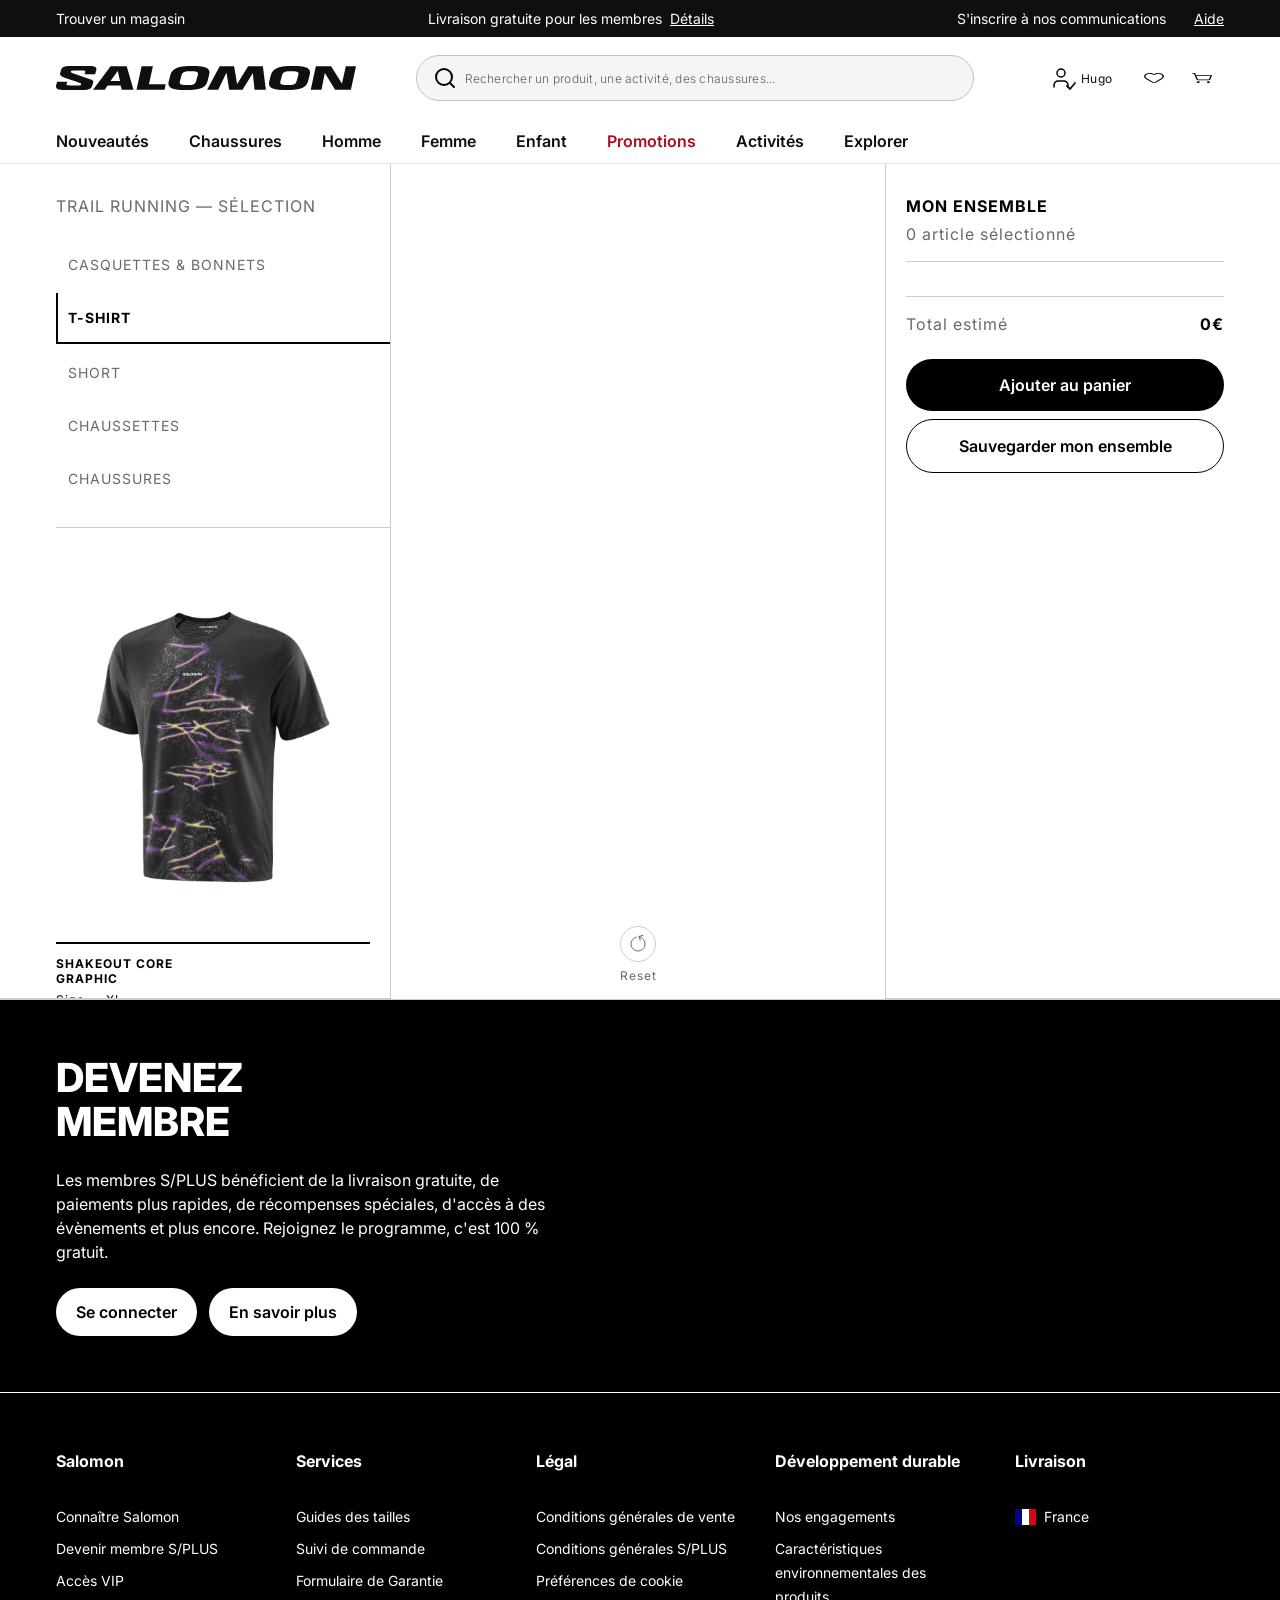
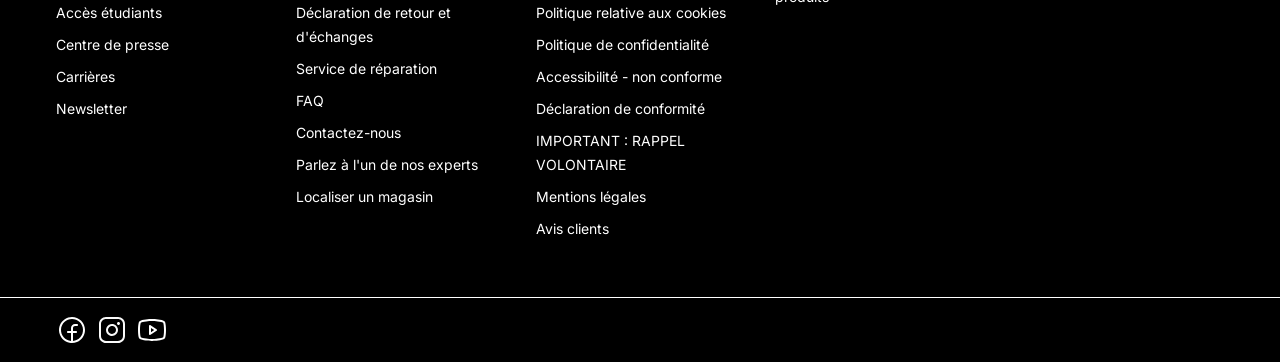
==== configurator.html @ 6f2959b4 "Initial commit — Salomon configurateur prototype Co-Authored-By: Claude Sonnet 4.6 <noreply@anthropi" ====
<!DOCTYPE html>
<html lang="fr">
<head>
  <meta charset="UTF-8" />
  <meta name="viewport" content="width=device-width, initial-scale=1.0" />
  <title>Salomon — Configurateur de tenue</title>
  <link rel="preconnect" href="https://fonts.googleapis.com" />
  <link rel="preconnect" href="https://fonts.gstatic.com" crossorigin />
  <link href="https://fonts.googleapis.com/css2?family=Inter:wght@300;400;500;600;700;800&display=swap" rel="stylesheet" />
  <link rel="stylesheet" href="style.css" />
  <link rel="stylesheet" href="configurator.css" />
</head>
<body class="config-page">

  <!-- PREHEADER -->
  <div class="preheader">
    <span>Trouver un magasin</span>
    <div class="preheader-center">
      <span>Livraison gratuite pour les membres</span>
      <a href="#">Détails</a>
    </div>
    <div class="preheader-right">
      <span>S'inscrire à nos communications</span>
      <a href="#">Aide</a>
    </div>
  </div>

  <!-- HEADER -->
  <header class="header">
    <div class="header-top">
      <a href="index.html" class="logo">
        <img src="assets/logo.svg" alt="Salomon" />
      </a>
      <div class="search-bar">
        <img src="assets/icon-search.svg" alt="" class="search-icon" />
        <span class="search-placeholder">Rechercher un produit, une activité, des chaussures...</span>
      </div>
      <div class="header-actions">
        <button class="btn-account">
          <span class="icon-user-check">
            <img src="assets/icon-user.svg" alt="" />
            <svg class="check-badge" viewBox="0 0 12 12" fill="none" xmlns="http://www.w3.org/2000/svg">
              <polyline points="2,6 5,9 10,3" stroke="currentColor" stroke-width="1.8" stroke-linecap="round" stroke-linejoin="round"/>
            </svg>
          </span>
          <span>Hugo</span>
        </button>
        <button class="btn-icon">
          <img src="assets/icon-heart.svg" alt="Favoris" />
        </button>
        <button class="btn-icon">
          <img src="assets/icon-cart.svg" alt="Panier" />
        </button>
      </div>
    </div>
    <nav class="nav nav--bordered">
      <a href="#">Nouveautés</a>
      <a href="#">Chaussures</a>
      <a href="#">Homme</a>
      <a href="#">Femme</a>
      <a href="#">Enfant</a>
      <a href="#" class="nav-promo">Promotions</a>
      <a href="#">Activités</a>
      <a href="#">Explorer</a>
    </nav>
  </header>

  <!-- CONFIGURATEUR : 3 panneaux -->
  <div class="config-workspace">

    <!-- ── PANNEAU GAUCHE ── -->
    <aside class="config-left" id="configLeft">
      <p class="config-left__title">Trail running — sélection</p>

      <!-- Nav catégories -->
      <nav class="config-cat-nav" id="catNav"></nav>

      <div class="config-left__divider"></div>

      <!-- Liste produits -->
      <div class="config-products" id="productList"></div>
    </aside>

    <!-- ── PANNEAU CENTRAL : flat-lay ── -->
    <div class="config-center">

      <div class="flatlay-board">
        <div class="fl-item fl-casquette" id="flatlay-casquette">
          <img class="fl-img" src="" alt="" />
        </div>
        <div class="fl-item fl-tshirt" id="flatlay-tshirt">
          <img class="fl-img" src="" alt="" />
        </div>
        <div class="fl-item fl-short" id="flatlay-short">
          <img class="fl-img" src="" alt="" />
        </div>
        <div class="fl-item fl-chaussettes" id="flatlay-chaussettes">
          <img class="fl-img" src="" alt="" />
        </div>
        <div class="fl-item fl-chaussures" id="flatlay-chaussures">
          <img class="fl-img" src="" alt="" />
        </div>
      </div>

      <button class="config-reset" onclick="resetAll()">
        <img src="assets/icon-rotate-ccw.svg" alt="" class="config-reset__icon" />
        <span>Reset</span>
      </button>
    </div>

    <!-- ── PANNEAU DROIT ── -->
    <aside class="config-right">
      <div class="config-right__header">
        <p class="config-right__title">Mon ensemble</p>
        <p class="config-right__count" id="selectionCount">0 article sélectionné</p>
      </div>

      <div class="config-right__divider"></div>

      <!-- Items sélectionnés -->
      <div class="config-selected-items" id="selectedItems"></div>

      <div class="config-right__divider" id="totalDivider"></div>

      <!-- Total -->
      <div class="config-total">
        <span class="config-total__label">Total estimé</span>
        <span class="config-total__price" id="totalPrice">0€</span>
      </div>

      <!-- CTAs -->
      <div class="config-ctas">
        <button class="config-cta config-cta--primary">Ajouter au panier</button>
        <button class="config-cta config-cta--secondary" onclick="window.location.href='ensemble-success.html'">Sauvegarder mon ensemble</button>
      </div>
    </aside>

  </div>

  <!-- FOOTER -->
  <footer class="footer">
    <div class="footer-member">
      <h2>DEVENEZ<br />MEMBRE</h2>
      <p>Les membres S/PLUS bénéficient de la livraison gratuite, de paiements plus rapides, de récompenses spéciales, d'accès à des évènements et plus encore. Rejoignez le programme, c'est 100 % gratuit.</p>
      <div class="footer-member-actions">
        <button class="cta-btn">Se connecter</button>
        <button class="cta-btn">En savoir plus</button>
      </div>
    </div>
    <div class="footer-divider"></div>
    <div class="footer-links">
      <div class="footer-col">
        <h3>Salomon</h3>
        <ul>
          <li><a href="#">Connaître Salomon</a></li>
          <li><a href="#">Devenir membre S/PLUS</a></li>
          <li><a href="#">Accès VIP</a></li>
          <li><a href="#">Accès étudiants</a></li>
          <li><a href="#">Centre de presse</a></li>
          <li><a href="#">Carrières</a></li>
          <li><a href="#">Newsletter</a></li>
        </ul>
      </div>
      <div class="footer-col">
        <h3>Services</h3>
        <ul>
          <li><a href="#">Guides des tailles</a></li>
          <li><a href="#">Suivi de commande</a></li>
          <li><a href="#">Formulaire de Garantie</a></li>
          <li><a href="#">Déclaration de retour et d'échanges</a></li>
          <li><a href="#">Service de réparation</a></li>
          <li><a href="#">FAQ</a></li>
          <li><a href="#">Contactez-nous</a></li>
          <li><a href="#">Parlez à l'un de nos experts</a></li>
          <li><a href="#">Localiser un magasin</a></li>
        </ul>
      </div>
      <div class="footer-col">
        <h3>Légal</h3>
        <ul>
          <li><a href="#">Conditions générales de vente</a></li>
          <li><a href="#">Conditions générales S/PLUS</a></li>
          <li><a href="#">Préférences de cookie</a></li>
          <li><a href="#">Politique relative aux cookies</a></li>
          <li><a href="#">Politique de confidentialité</a></li>
          <li><a href="#">Accessibilité - non conforme</a></li>
          <li><a href="#">Déclaration de conformité</a></li>
          <li><a href="#">IMPORTANT : RAPPEL VOLONTAIRE</a></li>
          <li><a href="#">Mentions légales</a></li>
          <li><a href="#">Avis clients</a></li>
        </ul>
      </div>
      <div class="footer-col">
        <h3>Développement durable</h3>
        <ul>
          <li><a href="#">Nos engagements</a></li>
          <li><a href="#">Caractéristiques environnementales des produits</a></li>
        </ul>
      </div>
      <div class="footer-col">
        <h3>Livraison</h3>
        <div class="footer-country">
          <img src="assets/flag-fr.svg" alt="France" />
          <span>France</span>
        </div>
      </div>
    </div>
    <div class="footer-divider"></div>
    <div class="footer-social">
      <a href="#"><img src="assets/facebook.svg" alt="Facebook" /></a>
      <a href="#"><img src="assets/instagram.svg" alt="Instagram" /></a>
      <a href="#"><img src="assets/youtube.svg" alt="YouTube" /></a>
    </div>
  </footer>

  <script src="https://cdnjs.cloudflare.com/ajax/libs/three.js/r128/three.min.js"></script>
  <script>
    // ── DONNÉES ──
    const CATEGORIES = ['CASQUETTES & BONNETS', 'T-SHIRT', 'SHORT', 'CHAUSSETTES', 'CHAUSSURES'];

    const PRODUCTS = {
      'T-SHIRT': [
        { id: 'tshirt-1', name: 'Shakeout core graphic',    size: 'XL', price: 60,  img: 'assets/prod-tshirt-1.png' },
        { id: 'tshirt-2', name: 'S/LAB salomon ultra print',size: 'XL', price: 115, img: 'assets/prod-tshirt-2.png' },
        { id: 'tshirt-3', name: 'S/LAB speed',              size: 'XL', price: 70,  img: 'assets/prod-tshirt-3.png' },
      ],
      'SHORT': [
        { id: 'short-1', name: 'Sense Aero 2in1 Trail 5"',    size: 'L', price: 90,  img: 'assets/prod-short-1.png' },
        { id: 'short-2', name: 'S/LAB Salomon Ultra 2in1',    size: 'L', price: 180, img: 'assets/prod-short-2.png' },
        { id: 'short-3', name: 'Sense Stow Short Tights 9"',  size: 'L', price: 80,  img: 'assets/prod-short-3.png' },
      ],
      'CHAUSSETTES': [
        { id: 'chaussettes-1', name: 'S/LAB Glide Crew',          size: '42/44', price: 28, img: 'assets/prod-chaussettes-1.png' },
        { id: 'chaussettes-2', name: 'S/LAB Salomon Ultra Crew',   size: '42/44', price: 30, img: 'assets/prod-chaussettes-2.png' },
        { id: 'chaussettes-3', name: 'GRVL Crew',                  size: '42/44', price: 20, img: 'assets/prod-chaussettes-3.png' },
      ],
      'CHAUSSURES': [
        { id: 'chaussures-1', name: 'S/Lab Ultra Glide 2', size: '46', price: 250, img: 'assets/prod-chaussures-1.png' },
        { id: 'chaussures-2', name: 'Ultra Glide 4 Wide',  size: '46', price: 150, img: 'assets/prod-chaussures-2.png' },
        { id: 'chaussures-3', name: 'S/Lab Genesis',       size: '46', price: 200, img: 'assets/prod-chaussures-3.png' },
      ],
      'CASQUETTES & BONNETS': [
        { id: 'casquette-1', name: 'Sense Aero',                  size: 'Universelle', price: 20, img: 'assets/prod-casquette-1.png' },
        { id: 'casquette-2', name: 'Salomon Sahara',              size: 'Universelle', price: 50, img: 'assets/prod-casquette-2.png' },
        { id: 'casquette-3', name: 'S/LAB Salomon Ultra Summer',  size: 'L/XL',        price: 50, img: 'assets/prod-casquette-3.png' },
      ],
    };

    // ── SIMULATION TISSU (flat-lay) ─────────────────────────────────────────
    function createClothSim() {
      const SEGS=26, N=SEGS+1, SIZE=2.2, DAMPING=0.968;
      const SPR_XY=0.008, SPR_Z=0.04, ITERS=16;
      const REST=SIZE/SEGS, REST_D=REST*Math.SQRT2;
      let rdr,scene,cam,mesh,geo,mat;
      let px,py,pz,ox,oy,oz,rx,ry,cons=[];
      let hoverPt=null,hoverActive=false,dragNode=null;
      let simT=0,lastT=0,animId=null,cvs=null,el=null,ready=false;

      function nid(i,j){return j*N+i;}

      function resetPts(asp){
        asp = asp || 1;
        const SX=SIZE*asp, SY=SIZE;
        const RX=SX/SEGS, RY=SY/SEGS, RD=Math.sqrt(RX*RX+RY*RY);
        px=new Float32Array(N*N);py=new Float32Array(N*N);pz=new Float32Array(N*N);
        ox=new Float32Array(N*N);oy=new Float32Array(N*N);oz=new Float32Array(N*N);
        rx=new Float32Array(N*N);ry=new Float32Array(N*N);
        cons=[];
        for(let j=0;j<N;j++)for(let i=0;i<N;i++){
          const k=nid(i,j);
          px[k]=rx[k]=(i/SEGS-.5)*SX;
          py[k]=ry[k]=(.5-j/SEGS)*SY - 0.08;
        }
        for(let j=0;j<N;j++)for(let i=0;i<N;i++){
          if(i<SEGS)cons.push(nid(i,j),nid(i+1,j),RX);
          if(j<SEGS)cons.push(nid(i,j),nid(i,j+1),RY);
          if(i<SEGS&&j<SEGS){cons.push(nid(i,j),nid(i+1,j+1),RD);cons.push(nid(i+1,j),nid(i,j+1),RD);}
        }
      }

      function init(W,H){
        if(typeof THREE==='undefined')return false;
        resetPts();
        cvs=document.createElement('canvas');
        Object.assign(cvs.style,{position:'absolute',inset:'0',width:'100%',height:'100%',zIndex:'10',display:'block',cursor:'default'});
        rdr=new THREE.WebGLRenderer({canvas:cvs,antialias:true,alpha:true});
        rdr.setClearColor(0x000000,0);
        rdr.setSize(W,H);rdr.setPixelRatio(window.devicePixelRatio||1);
        scene=new THREE.Scene();
        cam=new THREE.PerspectiveCamera(42,W/H,0.01,50);
        cam.position.set(0,0,3.2);cam.lookAt(0,0,0);
        mat=new THREE.MeshBasicMaterial({side:THREE.DoubleSide,transparent:true});
        const verts=new Float32Array(N*N*3),uvs=new Float32Array(N*N*2);
        for(let j=0;j<N;j++)for(let i=0;i<N;i++){
          const k=nid(i,j);verts[k*3]=px[k];verts[k*3+1]=py[k];
          uvs[k*2]=i/SEGS;uvs[k*2+1]=1-j/SEGS;
        }
        const idx=[];
        for(let j=0;j<SEGS;j++)for(let i=0;i<SEGS;i++){
          const a=nid(i,j),b=nid(i+1,j),c=nid(i,j+1),d=nid(i+1,j+1);
          idx.push(a,b,c,b,d,c);
        }
        geo=new THREE.BufferGeometry();
        geo.setAttribute('position',new THREE.BufferAttribute(verts,3));
        geo.setAttribute('uv',new THREE.BufferAttribute(uvs,2));
        geo.setIndex(idx);geo.computeVertexNormals();
        mesh=new THREE.Mesh(geo,mat);scene.add(mesh);
        ready=true;return true;
      }

      function loadTex(src){
        const img=new Image();
        img.onload=()=>{
          const c=document.createElement('canvas');
          c.width=img.naturalWidth;c.height=img.naturalHeight;
          c.getContext('2d').drawImage(img,0,0);
          const t=new THREE.CanvasTexture(c);
          if(mat.map)mat.map.dispose();
          mat.map=t;mat.needsUpdate=true;
          // Recalcule le mesh avec les proportions RÉELLES de l'image
          const asp=img.naturalWidth/img.naturalHeight;
          resetPts(asp);
          for(let k=0;k<N*N;k++){px[k]=rx[k];py[k]=ry[k];pz[k]=0;ox[k]=rx[k];oy[k]=ry[k];oz[k]=-0.018;}
        };
        img.src=src;
      }

      function simulate(dt){
        for(let k=0;k<N*N;k++){
          if(k===dragNode)continue;
          const vx=px[k]-ox[k],vy=py[k]-oy[k],vz=pz[k]-oz[k];
          ox[k]=px[k];oy[k]=py[k];oz[k]=pz[k];
          px[k]+=vx*DAMPING+(rx[k]-px[k])*SPR_XY;
          py[k]+=vy*DAMPING+(ry[k]-py[k])*SPR_XY;
          pz[k]+=vz*DAMPING-pz[k]*SPR_Z;
        }
        if(hoverActive&&hoverPt&&dragNode===null){
          const r=0.44;
          for(let k=0;k<N*N;k++){
            const dx=px[k]-hoverPt.x,dy=py[k]-hoverPt.y,d=Math.sqrt(dx*dx+dy*dy);
            if(d<r)pz[k]+=(1-d/r)*0.007*Math.sin(simT*5+d*12);
          }
        }
        for(let it=0;it<ITERS;it++){
          for(let c=0;c<cons.length;c+=3){
            const a=cons[c],b=cons[c+1],rest=cons[c+2];
            const dx=px[b]-px[a],dy=py[b]-py[a],dz=pz[b]-pz[a];
            const len=Math.sqrt(dx*dx+dy*dy+dz*dz);if(len<1e-5)continue;
            const co=(len-rest)/len*0.5;
            px[a]+=dx*co;py[a]+=dy*co;pz[a]+=dz*co;
            px[b]-=dx*co;py[b]-=dy*co;pz[b]-=dz*co;
          }
        }
      }

      function loop(now){
        animId=requestAnimationFrame(loop);
        const dt=Math.min((now-lastT)/1000,0.022);lastT=now;simT=now/1000;
        simulate(dt);
        const attr=geo.attributes.position;
        for(let k=0;k<N*N;k++)attr.setXYZ(k,px[k],py[k],pz[k]);
        attr.needsUpdate=true;geo.computeVertexNormals();
        rdr.render(scene,cam);
      }

      const cornerDefs=[{i:0,j:0},{i:SEGS,j:0},{i:0,j:SEGS},{i:SEGS,j:SEGS}];
      function toNDC(e){const r=cvs.getBoundingClientRect();return new THREE.Vector2((e.clientX-r.left)/r.width*2-1,-((e.clientY-r.top)/r.height*2-1));}
      function ndcToWorld(ndc){const v=new THREE.Vector3(ndc.x,ndc.y,.5).unproject(cam);const dir=v.sub(cam.position).normalize();const t=-cam.position.z/dir.z;return cam.position.clone().addScaledVector(dir,t);}
      function worldToPx(wx,wy,wz){const r=cvs.getBoundingClientRect();const s=new THREE.Vector3(wx,wy,wz).project(cam);return{x:(s.x*.5+.5)*r.width,y:(-.5*s.y+.5)*r.height};}

      function onMove(e){
        const ndc=toNDC(e);
        if(dragNode!==null){const wp=ndcToWorld(ndc);px[dragNode]=wp.x;py[dragNode]=wp.y;pz[dragNode]=.22;ox[dragNode]=wp.x;oy[dragNode]=wp.y;oz[dragNode]=.22;return;}
        const ray=new THREE.Raycaster();ray.setFromCamera(ndc,cam);
        const hits=ray.intersectObject(mesh);
        if(hits.length){hoverPt=hits[0].point;hoverActive=true;}else hoverActive=false;
        const r=cvs.getBoundingClientRect();const mx=e.clientX-r.left,my=e.clientY-r.top;let bd=999;
        cornerDefs.forEach(c=>{const k=nid(c.i,c.j);const s=worldToPx(px[k],py[k],pz[k]);bd=Math.min(bd,Math.hypot(mx-s.x,my-s.y));});
        cvs.style.cursor=bd<52?'grab':(hoverActive?'crosshair':'default');
      }
      function onDown(e){
        const r=cvs.getBoundingClientRect();const mx=e.clientX-r.left,my=e.clientY-r.top;let best=0,bd=999;
        cornerDefs.forEach((c,i)=>{const k=nid(c.i,c.j);const s=worldToPx(px[k],py[k],pz[k]);const d=Math.hypot(mx-s.x,my-s.y);if(d<bd){bd=d;best=i;}});
        if(bd<68){dragNode=nid(cornerDefs[best].i,cornerDefs[best].j);cvs.style.cursor='grabbing';}
      }
      function onUp(){dragNode=null;}

      return {
        activate(targetEl,src){
          const W=targetEl.offsetWidth||400, H=targetEl.offsetHeight||295;
          if(!ready&&!init(W,H))return;
          if(el===targetEl){loadTex(src);return;}
          el=targetEl;resetPts();hoverActive=false;dragNode=null;
          rdr.setSize(W,H);rdr.setPixelRatio(window.devicePixelRatio||1);
          cam.aspect=W/H;cam.updateProjectionMatrix();
          loadTex(src);
          // Force-reset à plat, puis infime vitesse initiale uniforme → pendule sans pliure
          for(let k=0;k<N*N;k++){ px[k]=rx[k]; py[k]=ry[k]; pz[k]=0; ox[k]=rx[k]; oy[k]=ry[k]; oz[k]=-0.018; }
          // Cacher l'image statique
          const img=el.querySelector('img');if(img)img.style.visibility='hidden';
          el.style.pointerEvents='auto';
          if(!el.contains(cvs))el.appendChild(cvs);
          cvs.style.display='block';
          cvs.addEventListener('mousemove',onMove);
          cvs.addEventListener('mousedown',onDown);
          cvs.addEventListener('mouseup',onUp);
          if(animId){cancelAnimationFrame(animId);animId=null;}
          lastT=performance.now();loop(lastT);
        },
        deactivate(){
          if(!cvs)return;
          if(animId){cancelAnimationFrame(animId);animId=null;}
          cvs.style.display='none';
          cvs.removeEventListener('mousemove',onMove);
          cvs.removeEventListener('mousedown',onDown);
          cvs.removeEventListener('mouseup',onUp);
          // Restaurer l'image statique
          if(el){const img=el.querySelector('img');if(img)img.style.visibility='';el.style.pointerEvents='';}
          hoverActive=false;dragNode=null;el=null;
        }
      };
    }

    const clothTshirt     = createClothSim();
    const clothShort      = createClothSim();
    const clothCasquette  = createClothSim();
    const clothChaussettes= createClothSim();
    const clothChaussures = createClothSim();
    // ─────────────────────────────────────────────────────────────────────────

    // ── ÉTAT ──
    let activeCategory = 'T-SHIRT';
    const selected = {}; // { catKey: productId | null }

    // ── RENDER : nav catégories ──
    function renderCatNav() {
      const nav = document.getElementById('catNav');
      nav.innerHTML = '';
      CATEGORIES.forEach(cat => {
        const btn = document.createElement('button');
        btn.className = 'config-cat-btn' + (cat === activeCategory ? ' config-cat-btn--active' : '');
        btn.textContent = cat.charAt(0) + cat.slice(1).toLowerCase();
        btn.onclick = () => { activeCategory = cat; render(); };
        nav.appendChild(btn);
      });
    }

    // ── RENDER : liste produits ──
    function renderProducts() {
      const list = document.getElementById('productList');
      list.innerHTML = '';
      const prods = PRODUCTS[activeCategory] || [];
      if (prods.length === 0) {
        const empty = document.createElement('p');
        empty.className = 'config-products__empty';
        empty.textContent = 'Aucun article disponible pour cette catégorie.';
        list.appendChild(empty);
        return;
      }
      prods.forEach(prod => {
        const isSelected = selected[activeCategory] === prod.id;
        const card = document.createElement('div');
        card.className = 'config-product-card' + (isSelected ? ' config-product-card--selected' : '');
        card.innerHTML = `
          <div class="config-product-card__img-wrap">
            <img src="${prod.img}" alt="${prod.name}" class="config-product-card__img" />
            <div class="config-product-card__badge">SÉLECTIONNÉ</div>
          </div>
          <div class="config-product-card__bar"></div>
          <div class="config-product-card__info">
            <p class="config-product-card__name">${prod.name}</p>
            <p class="config-product-card__size">Size — ${prod.size}</p>
            <p class="config-product-card__price">${prod.price}€</p>
          </div>
        `;
        card.onclick = () => selectProduct(activeCategory, prod.id);
        list.appendChild(card);
      });
    }

    // ── RENDER : panneau droit ──
    function renderRightPanel() {
      const container = document.getElementById('selectedItems');
      const countEl   = document.getElementById('selectionCount');
      const totalEl   = document.getElementById('totalPrice');

      container.innerHTML = '';
      let total = 0;
      let count = 0;

      CATEGORIES.forEach(cat => {
        const prodId = selected[cat];
        if (!prodId) return;
        const prod = (PRODUCTS[cat] || []).find(p => p.id === prodId);
        if (!prod) return;

        count++;
        total += prod.price;

        const row = document.createElement('div');
        row.className = 'config-selected-row';
        row.innerHTML = `
          <img src="${prod.img}" alt="${prod.name}" class="config-selected-row__thumb" />
          <div class="config-selected-row__info">
            <p class="config-selected-row__cat">${cat}</p>
            <p class="config-selected-row__name">${prod.name}</p>
            <p class="config-selected-row__price">${prod.price}€</p>
          </div>
          <button class="config-selected-row__remove" onclick="removeItem('${cat}')">
            <img src="assets/icon-x-small2.svg" alt="Retirer" />
          </button>
        `;

        container.appendChild(row);

        // Divider after each item
        const div = document.createElement('div');
        div.className = 'config-right__divider';
        container.appendChild(div);
      });

      countEl.textContent = count + ' article' + (count > 1 ? 's' : '') + ' sélectionné' + (count > 1 ? 's' : '');
      totalEl.textContent = total + '€';
    }

    // ── CORRESPONDANCE catégorie → id flat-lay + instance tissu ──
    const ZONE_IDS = {
      'T-SHIRT':              'flatlay-tshirt',
      'SHORT':                'flatlay-short',
      'CHAUSSETTES':          'flatlay-chaussettes',
      'CHAUSSURES':           'flatlay-chaussures',
      'CASQUETTES & BONNETS': 'flatlay-casquette',
    };
    const CLOTH_SIMS = {
      'T-SHIRT':              clothTshirt,
      'SHORT':                clothShort,
      'CHAUSSETTES':          clothChaussettes,
      'CHAUSSURES':           clothChaussures,
      'CASQUETTES & BONNETS': clothCasquette,
    };

    // ── RENDER : flat-lay ──
    function renderMannequin() {
      CATEGORIES.forEach(cat => {
        const el   = document.getElementById(ZONE_IDS[cat]);
        const sim  = CLOTH_SIMS[cat];
        if (!el) return;
        const prodId = selected[cat];
        if (prodId) {
          const prod = (PRODUCTS[cat] || []).find(p => p.id === prodId);
          if (prod) {
            el.querySelector('img').src = prod.img;
            el.classList.add('fl-item--visible');
            sim.activate(el, prod.img);
          }
        } else {
          el.classList.remove('fl-item--visible');
          el.querySelector('img').src = '';
          sim.deactivate();
        }
      });
    }

    // ── ACTIONS ──
    function selectProduct(cat, prodId) {
      selected[cat] = selected[cat] === prodId ? null : prodId;
      render();
    }

    function removeItem(cat) {
      selected[cat] = null;
      render();
    }

    function resetAll() {
      CATEGORIES.forEach(cat => { selected[cat] = null; });
      render();
    }

    // ── RENDER GLOBAL ──
    function render() {
      renderCatNav();
      renderProducts();
      renderRightPanel();
      renderMannequin();
    }

    // Init
    render();
  </script>

</body>
</html>
---- style.css ----
*, *::before, *::after {
  box-sizing: border-box;
  margin: 0;
  padding: 0;
}

html, body {
  overflow-x: clip;
}

body {
  font-family: 'Inter', sans-serif;
  background: #fff;
  color: #0f0f0f;
}

a {
  text-decoration: none;
  color: inherit;
}

/* ─── PREHEADER ─── */
.preheader {
  background: #0f0f0f;
  color: #fff;
  font-size: 14px;
  font-weight: 400;
  display: flex;
  align-items: center;
  justify-content: space-between;
  padding: 10px 56px;
}

/* ─── BREADCRUMB ─── */
.breadcrumb {
  padding: 10px 56px;
}

.breadcrumb span {
  font-size: 12px;
  font-weight: 400;
  color: #999;
}

.preheader-center {
  display: flex;
  align-items: center;
  gap: 8px;
}

.preheader-right {
  display: flex;
  align-items: center;
  gap: 28px;
}

.preheader a {
  color: #fff;
  text-decoration: underline;
}

/* ─── HEADER ─── */
.header {
  background: #fff;
  border-bottom: 1px solid #e8e8e8;
  position: sticky;
  top: 0;
  z-index: 100;
}

.header-top {
  display: flex;
  align-items: center;
  justify-content: space-between;
  padding: 18px 56px;
  gap: 24px;
}

.logo img {
  height: 24px;
  width: auto;
  display: block;
}

.search-bar {
  flex: 1;
  max-width: 558px;
  background: #f5f5f5;
  border: 1px solid #c2c2c2;
  border-radius: 999px;
  display: flex;
  align-items: center;
  gap: 8px;
  padding: 10px 16px;
  cursor: text;
}

.search-icon {
  width: 24px;
  height: 24px;
  flex-shrink: 0;
}

.search-placeholder {
  font-size: 12px;
  font-weight: 300;
  color: #606060;
  letter-spacing: 0.24px;
  white-space: nowrap;
}

.header-actions {
  display: flex;
  align-items: center;
  gap: 4px;
}

.btn-account {
  display: flex;
  align-items: center;
  gap: 8px;
  padding: 10px 16px;
  background: none;
  border: none;
  border-radius: 999px;
  cursor: pointer;
  font-family: 'Inter', sans-serif;
  font-size: 12px;
  font-weight: 400;
  color: #0f0f0f;
  letter-spacing: 0.24px;
  white-space: nowrap;
}

.btn-account img {
  width: 24px;
  height: 24px;
}

.icon-user-check {
  position: relative;
  display: flex;
  align-items: center;
  flex-shrink: 0;
}

.check-badge {
  position: absolute;
  bottom: -2px;
  right: -4px;
  width: 12px;
  height: 12px;
  color: #0f0f0f;
}

.btn-icon {
  width: 44px;
  height: 44px;
  background: none;
  border: none;
  border-radius: 999px;
  cursor: pointer;
  display: flex;
  align-items: center;
  justify-content: center;
  padding: 0;
}

.btn-icon img {
  width: 20px;
  height: 20px;
  object-fit: contain;
}

/* ─── NAV ─── */
.nav {
  display: flex;
  align-items: center;
  gap: 40px;
  padding: 10px 56px;
  font-size: 16px;
  font-weight: 600;
}

.nav a {
  color: #0f0f0f;
  line-height: 24px;
  white-space: nowrap;
}

.nav a.nav-promo {
  color: #af0c1e;
}

/* ─── LINK-PROFIL ─── */
.link-profil-wrapper {
  position: fixed;
  bottom: 24px;
  left: 0;
  width: 100vw;
  z-index: 200;
  display: flex;
  justify-content: center;
  padding: 0 56px;
  pointer-events: none;
}

.link-profil-collapsed {
  width: 73px;
  height: 73px;
  background: #000;
  border: none;
  border-radius: 6px;
  display: flex;
  align-items: center;
  justify-content: center;
  cursor: pointer;
  pointer-events: auto;
}

.link-profil-collapsed img {
  width: 24px;
  height: 24px;
}

.link-profil-expanded {
  display: none;
  width: 60%;
  align-items: center;
  justify-content: space-between;
  gap: 56px;
  background: linear-gradient(135deg, #1a3a2a 0%, #0f2a1e 100%);
  border-radius: 6px;
  padding: 16px 32px;
  pointer-events: auto;
}

.link-profil-text {
  display: flex;
  flex-direction: column;
  gap: 4px;
  color: #fff;
  flex: 1;
  min-width: 0;
}

.link-profil-text strong {
  font-size: 18px;
  font-weight: 700;
  line-height: normal;
  white-space: nowrap;
  overflow: hidden;
  text-overflow: ellipsis;
}

.link-profil-text span {
  font-size: 12px;
  font-weight: 400;
  line-height: normal;
  white-space: nowrap;
  overflow: hidden;
  text-overflow: ellipsis;
}

.link-profil-actions {
  display: flex;
  align-items: center;
  gap: 16px;
  flex-shrink: 0;
  margin-left: auto;
}

.link-profil-cta {
  background: #fff;
  border: none;
  border-radius: 9999px;
  padding: 6px 12px;
  font-family: 'Inter', sans-serif;
  font-size: 12px;
  font-weight: 600;
  color: #000;
  cursor: pointer;
  white-space: nowrap;
}

.link-profil-close {
  background: none;
  border: none;
  cursor: pointer;
  padding: 0;
  width: 24px;
  height: 24px;
  display: flex;
  align-items: center;
  justify-content: center;
}

.link-profil-close img {
  width: 24px;
  height: 24px;
}

@media (max-width: 768px) {
  .link-profil-wrapper {
    padding: 0 16px;
  }

  .link-profil-expanded {
    width: 100%;
    gap: 16px;
    padding: 12px 16px;
  }

  .link-profil-text strong {
    font-size: 14px;
  }

  .link-profil-text span {
    font-size: 11px;
  }

  .link-profil-cta {
    font-size: 11px;
    padding: 6px 10px;
  }
}

/* ─── HERO ─── */
.hero {
  position: relative;
  height: 686px;
  overflow: hidden;
  display: flex;
  align-items: center;
}

.hero-bg {
  position: absolute;
  inset: 0;
  width: 100%;
  height: 100%;
  object-fit: cover;
}

.hero-content {
  position: relative;
  z-index: 1;
  padding: 0 56px;
  display: flex;
  flex-direction: column;
  gap: 16px;
}

.hero-content h1 {
  font-size: 45px;
  font-weight: 700;
  color: #fff;
  line-height: 48px;
  letter-spacing: 0.04px;
}

.hero-content p {
  font-size: 16px;
  font-weight: 400;
  color: #fff;
  line-height: 24px;
}

/* ─── CTA BUTTON ─── */
.cta-btn {
  display: inline-flex;
  align-items: center;
  justify-content: center;
  padding: 14px 20px;
  background: #fff;
  border: none;
  border-radius: 9999px;
  font-family: 'Inter', sans-serif;
  font-size: 16px;
  font-weight: 600;
  color: #000;
  cursor: pointer;
  white-space: nowrap;
  align-self: flex-start;
}

/* ─── SECTION WRAPPER ─── */
.section-discover,
.section-categories,
.section-top-categories {
  padding: 32px 56px 80px;
}

.section-title {
  font-size: 22px;
  font-weight: 700;
  color: #0f0f0f;
  line-height: 32px;
  margin-bottom: 32px;
}

/* ─── CARDS GRID 5 (Découvrir) ─── */
.cards-grid-5 {
  display: flex;
  gap: 8px;
}

.card-activity {
  flex: 1;
  position: relative;
  border-radius: 8px;
  overflow: hidden;
  aspect-ratio: 352 / 502;
  display: block;
}

.card-activity img {
  position: absolute;
  inset: 0;
  width: 100%;
  height: 100%;
  object-fit: cover;
}

.card-activity .card-gradient {
  position: absolute;
  inset: 0;
  background: linear-gradient(to bottom, rgba(0,0,0,0.3) 0%, rgba(0,0,0,0) 40%);
  border-radius: 8px;
}

.card-activity span {
  position: relative;
  z-index: 1;
  display: block;
  padding: 20px;
  font-size: 18px;
  font-weight: 600;
  color: #fff;
  line-height: 28px;
  white-space: nowrap;
}

/* ─── SECTION PROMO (rouge) ─── */
.section-promo {
  display: flex;
  gap: 8px;
}

.promo-block {
  flex: 1;
  background: #ff0000;
  aspect-ratio: 1005 / 949;
  display: flex;
  align-items: flex-end;
  padding: 56px;
}

.promo-content {
  display: flex;
  flex-direction: column;
  gap: 8px;
}

.promo-content h2 {
  font-size: 31px;
  font-weight: 700;
  color: #fff;
  line-height: 38px;
  letter-spacing: 0.04px;
  text-transform: uppercase;
}

.promo-content p {
  font-size: 16px;
  font-weight: 400;
  color: #fff;
  line-height: 24px;
}

/* ─── CARDS GRID 4 (Catégorie du moment) ─── */
.cards-grid-4 {
  display: flex;
  gap: 8px;
}

.card-category {
  flex: 1;
  position: relative;
  border-radius: 8px;
  overflow: hidden;
  aspect-ratio: 352 / 502;
  background: #919191;
  display: block;
}

.card-category .card-gradient {
  position: absolute;
  top: 0;
  left: 0;
  right: 0;
  height: 201px;
  background: linear-gradient(to bottom, rgba(0,0,0,0.3) 0%, rgba(0,0,0,0) 100%);
  border-radius: 8px 8px 0 0;
}

.card-category span {
  position: relative;
  z-index: 1;
  display: block;
  padding: 20px;
  font-size: 18px;
  font-weight: 600;
  color: #fff;
  line-height: 28px;
  white-space: nowrap;
}

/* ─── TOP CATEGORIES ─── */
.section-top-categories {
  padding-bottom: 56px;
}

.top-categories-grid {
  display: flex;
  justify-content: space-between;
  gap: 16px;
}

.top-categories-grid ul {
  list-style: none;
  display: flex;
  flex-direction: column;
  gap: 16px;
  flex: 1;
}

.top-categories-grid li a {
  font-size: 16px;
  font-weight: 400;
  color: #0f0f0f;
  line-height: 24px;
  display: block;
}

.top-categories-grid li a:hover {
  text-decoration: underline;
}

/* ─── FOOTER ─── */
.footer {
  background: #000;
  color: #fff;
}

.footer-member {
  padding: 56px;
  display: flex;
  flex-direction: column;
  gap: 24px;
}

.footer-member h2 {
  font-size: 40px;
  font-weight: 800;
  text-transform: uppercase;
  line-height: 1.1;
}

.footer-member p {
  font-size: 16px;
  font-weight: 400;
  line-height: 1.5;
  max-width: 505px;
}

.footer-member-actions {
  display: flex;
  gap: 12px;
}

.footer-divider {
  height: 1px;
  background: #fff;
  width: 100%;
}

.footer-links {
  display: flex;
  gap: 31px;
  padding: 56px;
}

.footer-col {
  flex: 1;
  min-width: 0;
}

.footer-col h3 {
  font-size: 16px;
  font-weight: 700;
  color: #fff;
  line-height: 24px;
  margin-bottom: 32px;
}

.footer-col ul {
  list-style: none;
  display: flex;
  flex-direction: column;
  gap: 8px;
}

.footer-col li a {
  font-size: 14px;
  font-weight: 400;
  color: #fff;
  line-height: 24px;
}

.footer-col li a:hover {
  text-decoration: underline;
}

.footer-country {
  display: flex;
  align-items: center;
  gap: 8px;
}

.footer-country img {
  width: 21px;
  height: 16px;
}

.footer-country span {
  font-size: 14px;
  font-weight: 400;
  color: #fff;
  line-height: 24px;
}

.footer-social {
  display: flex;
  align-items: center;
  gap: 8px;
  padding: 16px 56px;
}

.footer-social a img {
  width: 32px;
  height: 32px;
  display: block;
}
---- configurator.css ----
/* ─── CONFIGURATEUR ─── */
.config-page {
  display: flex;
  flex-direction: column;
}

/* ── WORKSPACE : les 3 panneaux ── */
.config-workspace {
  display: flex;
  align-items: stretch;
  height: 836px;
  border-bottom: 1px solid #ccc;
}

/* ── PANNEAU GAUCHE ── */
.config-left {
  width: 391px;
  flex-shrink: 0;
  border-right: 1px solid #ccc;
  border-bottom: 1px solid #ccc;
  overflow-x: clip;
  overflow-y: auto;
  padding: 32px 0 32px 56px;
  display: flex;
  flex-direction: column;
  gap: 24px;
  background: #fff;
}

.config-left__title {
  font-size: 16px;
  font-weight: 400;
  color: #696969;
  letter-spacing: 1px;
  text-transform: uppercase;
}

/* Nav catégories */
.config-cat-nav {
  display: flex;
  flex-direction: column;
  gap: 4px;
}

.config-cat-btn {
  display: flex;
  align-items: center;
  width: 100%;
  padding: 16px 12px;
  background: none;
  border: none;
  cursor: pointer;
  font-family: 'Inter', sans-serif;
  font-size: 14px;
  font-weight: 400;
  color: #696969;
  letter-spacing: 1px;
  text-transform: uppercase;
  text-align: left;
  transition: color 0.15s ease;
}

.config-cat-btn--active {
  font-weight: 700;
  color: #000;
  border-left: 2px solid #000;
  border-bottom: 2px solid #000;
  padding-left: 10px; /* compense le border-left de 2px */
}

.config-left__divider {
  height: 1px;
  min-height: 1px;
  flex-shrink: 0;
  background: #ccc;
  width: 100%;
}

/* ── LISTE PRODUITS ── */
.config-products {
  display: flex;
  flex-direction: column;
  gap: 0;
}

.config-products__empty {
  font-size: 12px;
  color: #999;
  padding: 16px 0;
  font-style: italic;
}

.config-product-card {
  position: relative;
  display: flex;
  flex-direction: column;
  cursor: pointer;
  margin-bottom: 32px;
  padding-right: 20px;
}

.config-product-card__img-wrap {
  position: relative;
  width: 100%;
  aspect-ratio: 891 / 1106;
  overflow: hidden;
}

.config-product-card__img {
  width: 100%;
  height: 100%;
  object-fit: cover;
  display: block;
}

/* Badge "SÉLECTIONNÉ" */
.config-product-card__badge {
  position: absolute;
  top: 0;
  right: 0;
  background: #000;
  color: #fff;
  font-size: 10px;
  font-weight: 700;
  letter-spacing: 1px;
  text-transform: uppercase;
  padding: 4px 12px;
  line-height: 15px;
  opacity: 0;
  transition: opacity 0.15s ease;
  white-space: nowrap;
}

.config-product-card--selected .config-product-card__badge {
  opacity: 1;
}

.config-product-card__bar {
  height: 2px;
  background: #000;
  width: 100%;
}

.config-product-card__info {
  display: flex;
  flex-direction: column;
  gap: 6px;
  padding-top: 12px;
  max-width: 182px;
}

.config-product-card__name {
  font-size: 12px;
  font-weight: 700;
  color: #000;
  letter-spacing: 1px;
  text-transform: uppercase;
  line-height: normal;
}

.config-product-card__size {
  font-size: 12px;
  font-weight: 400;
  color: #000;
  letter-spacing: 1px;
  line-height: normal;
}

.config-product-card__price {
  font-size: 12px;
  font-weight: 400;
  color: #000;
  letter-spacing: 1px;
  text-transform: uppercase;
  line-height: normal;
}

/* ── PANNEAU CENTRAL ── */
.config-center {
  flex: 1;
  min-width: 0;
  display: flex;
  flex-direction: column;
  align-items: center;
  justify-content: center;
  gap: 16px;
  padding: 16px 8px;
}

/* ── FLAT-LAY BOARD ── */
.flatlay-board {
  position: relative;
  width: 420px;
  height: 730px;
  flex-shrink: 0;
}

/* Élément générique */
.fl-item {
  position: absolute;
  opacity: 0;
  transition: opacity 0.3s ease, transform 0.3s ease;
  pointer-events: none;
}

.fl-item--visible {
  opacity: 1;
}

.fl-img {
  display: block;
  width: 100%;
  height: 100%;
  object-fit: contain;
  filter: drop-shadow(0 6px 16px rgba(0,0,0,0.20));
}

/* ── POSITIONS KNOLLING ──
   Les PNG ont ~20-30% de padding transparent interne.
   On chevauche les containers pour annuler ce vide. */

/* Casquette : centré en haut */
.fl-casquette {
  width: 180px;
  height: 138px;
  top: 0;
  left: 50%;
  transform: translateX(-50%) scale(0.94);
}
.fl-casquette.fl-item--visible {
  transform: translateX(-50%) scale(1);
}

/* T-shirt : pleine largeur */
.fl-tshirt {
  width: 400px;
  height: 295px;
  top: 55px;
  left: 50%;
  transform: translateX(-50%) scale(0.94);
}
.fl-tshirt.fl-item--visible {
  transform: translateX(-50%) scale(1);
}

/* Short : remonté pour coller visuellement le t-shirt */
.fl-short {
  width: 368px;
  height: 278px;
  top: 268px;
  left: 50%;
  transform: translateX(-50%) rotate(-2deg) scale(0.94);
}
.fl-short.fl-item--visible {
  transform: translateX(-50%) rotate(-2deg) scale(1);
}

/* Chaussettes : juste sous le short */
.fl-chaussettes {
  width: 215px;
  height: 155px;
  top: 492px;
  left: 0;
  transform: rotate(-8deg) scale(0.94);
}
.fl-chaussettes.fl-item--visible {
  transform: rotate(-8deg) scale(1);
}

/* Chaussures : juste sous le short, à droite */
.fl-chaussures {
  width: 330px;
  height: 155px;
  top: 492px;
  right: -40px;
  transform: rotate(4deg) scale(0.94);
}
.fl-chaussures.fl-item--visible {
  transform: rotate(4deg) scale(1);
}

.config-reset {
  display: flex;
  flex-direction: column;
  align-items: center;
  gap: 6px;
  background: none;
  border: none;
  cursor: pointer;
  padding: 0;
  flex-shrink: 0;
}

.config-reset__icon {
  width: 36px;
  height: 36px;
  display: block;
}

.config-reset span {
  font-family: 'Inter', sans-serif;
  font-size: 12px;
  font-weight: 400;
  color: #696969;
  letter-spacing: 1px;
}

/* ── PANNEAU DROIT ── */
.config-right {
  width: 395px;
  flex-shrink: 0;
  border-left: 1px solid #ccc;
  border-bottom: 1px solid #ccc;
  overflow-y: auto;
  padding: 32px 56px 32px 20px;
  display: flex;
  flex-direction: column;
  gap: 17px;
  background: #fff;
}

.config-right__header {
  display: flex;
  flex-direction: column;
  gap: 8px;
}

.config-right__title {
  font-size: 16px;
  font-weight: 700;
  color: #000;
  letter-spacing: 1px;
  text-transform: uppercase;
  line-height: normal;
}

.config-right__count {
  font-size: 16px;
  font-weight: 400;
  color: #696969;
  letter-spacing: 1px;
  line-height: normal;
}

.config-right__divider {
  height: 1px;
  background: #ccc;
  flex-shrink: 0;
}

/* ── ITEMS SÉLECTIONNÉS ── */
.config-selected-items {
  display: flex;
  flex-direction: column;
}

.config-selected-row {
  display: flex;
  align-items: center;
  justify-content: space-between;
  padding: 8px 12px;
  gap: 12px;
}

.config-selected-row__thumb {
  width: 53px;
  height: 66px;
  object-fit: cover;
  flex-shrink: 0;
}

.config-selected-row__info {
  display: flex;
  flex-direction: column;
  gap: 8px;
  flex: 1;
  min-width: 0;
}

.config-selected-row__cat {
  font-size: 12px;
  font-weight: 700;
  color: #696969;
  letter-spacing: 1px;
  text-transform: uppercase;
  line-height: normal;
}

.config-selected-row__name {
  font-size: 12px;
  font-weight: 700;
  color: #000;
  letter-spacing: 1px;
  text-transform: uppercase;
  line-height: normal;
}

.config-selected-row__price {
  font-size: 12px;
  font-weight: 400;
  color: #000;
  letter-spacing: 1px;
  line-height: normal;
}

.config-selected-row__remove {
  background: none;
  border: none;
  cursor: pointer;
  padding: 0;
  flex-shrink: 0;
  display: flex;
  align-items: center;
  justify-content: center;
  width: 16px;
  height: 16px;
}

.config-selected-row__remove img {
  width: 11px;
  height: 11px;
  display: block;
}

/* ── TOTAL ── */
.config-total {
  display: flex;
  align-items: center;
  justify-content: space-between;
  padding: 0;
}

.config-total__label {
  font-size: 16px;
  font-weight: 400;
  color: #696969;
  letter-spacing: 1px;
  white-space: nowrap;
}

.config-total__price {
  font-size: 16px;
  font-weight: 700;
  color: #000;
  letter-spacing: 1px;
  white-space: nowrap;
}

/* ── CTAs ── */
.config-ctas {
  display: flex;
  flex-direction: column;
  gap: 8px;
  padding-top: 8px;
}

.config-cta {
  width: 100%;
  display: flex;
  align-items: center;
  justify-content: center;
  padding: 16px 20px;
  border-radius: 9999px;
  font-family: 'Inter', sans-serif;
  font-size: 16px;
  font-weight: 600;
  cursor: pointer;
  white-space: nowrap;
  transition: background 0.15s ease, opacity 0.15s ease;
}

.config-cta--primary {
  background: #000;
  color: #fff;
  border: none;
}

.config-cta--primary:hover {
  background: #222;
}

.config-cta--secondary {
  background: #fff;
  color: #000;
  border: 1px solid #000;
}

.config-cta--secondary:hover {
  background: #f5f5f5;
}
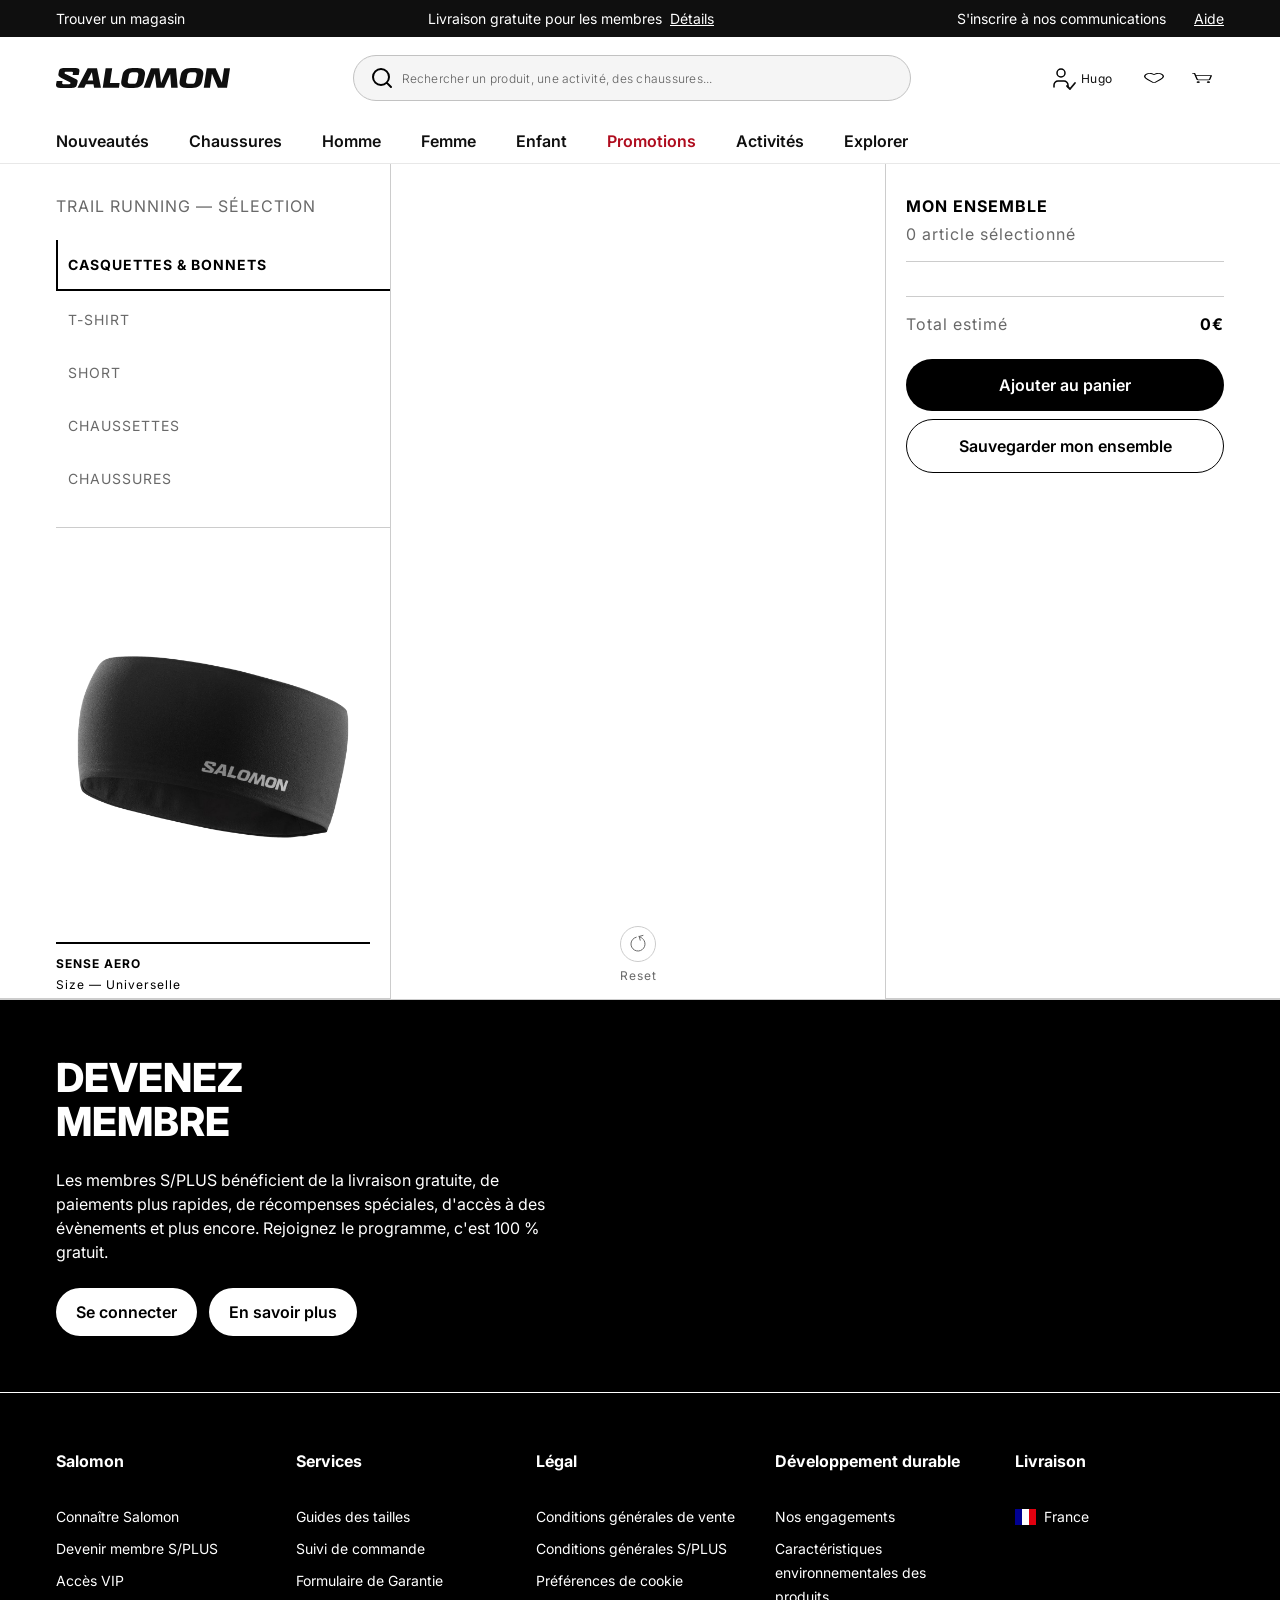
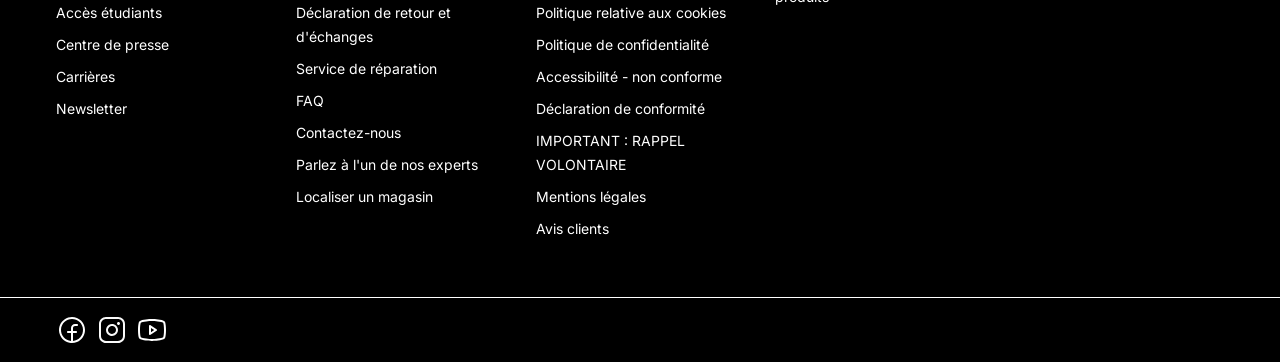
==== commit ce618455: "Catégorie par défaut configurateur : casquettes & bonnets Co-Authored-By: Claude Sonnet 4.6 <noreply" ====
--- a/configurator.html
+++ b/configurator.html
@@ -429,7 +429,7 @@
     // ─────────────────────────────────────────────────────────────────────────
 
     // ── ÉTAT ──
-    let activeCategory = 'T-SHIRT';
+    let activeCategory = 'CASQUETTES & BONNETS';
     const selected = {}; // { catKey: productId | null }
 
     // ── RENDER : nav catégories ──
--- a/style.css
+++ b/style.css
@@ -77,8 +77,8 @@
 }
 
 .logo img {
-  height: 24px;
-  width: auto;
+  height: 20px;
+  width: 174px; /* ratio viewBox 207.342 / 23.8852 × 20px */
   display: block;
 }
 
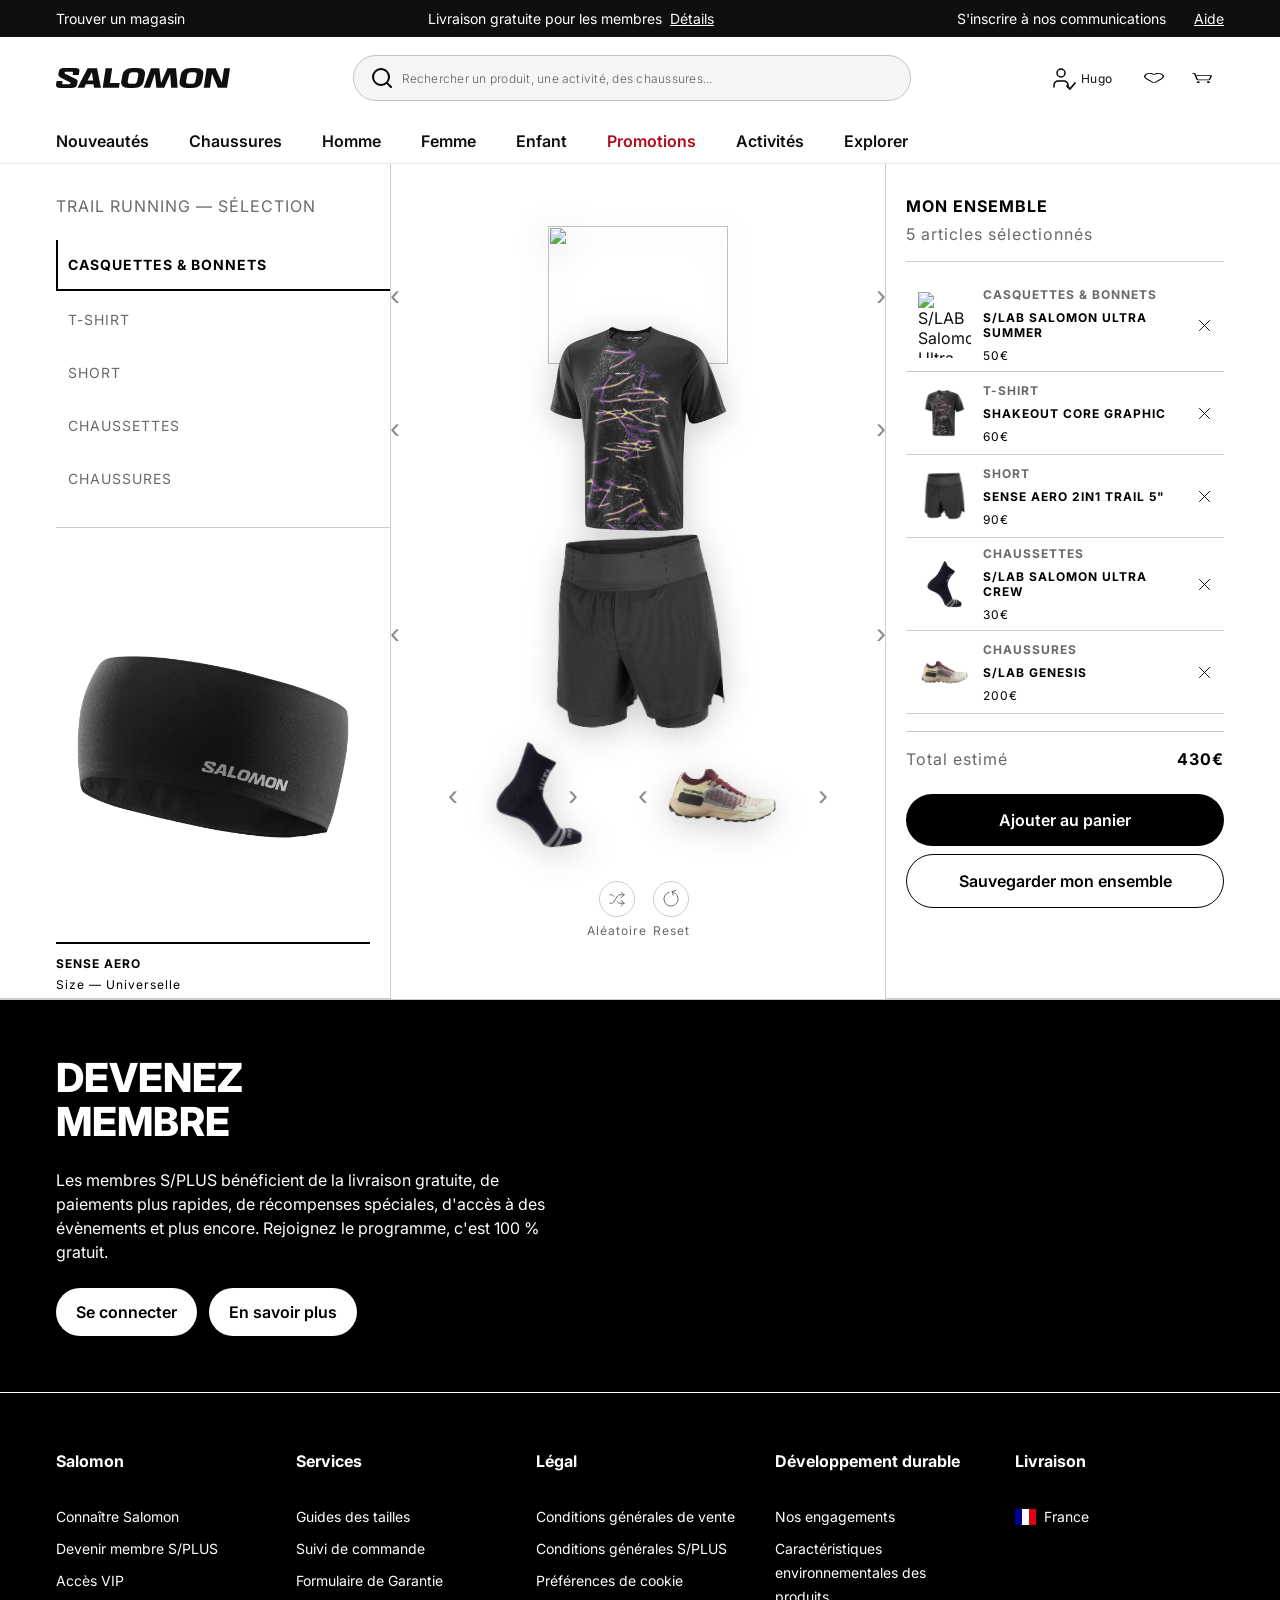
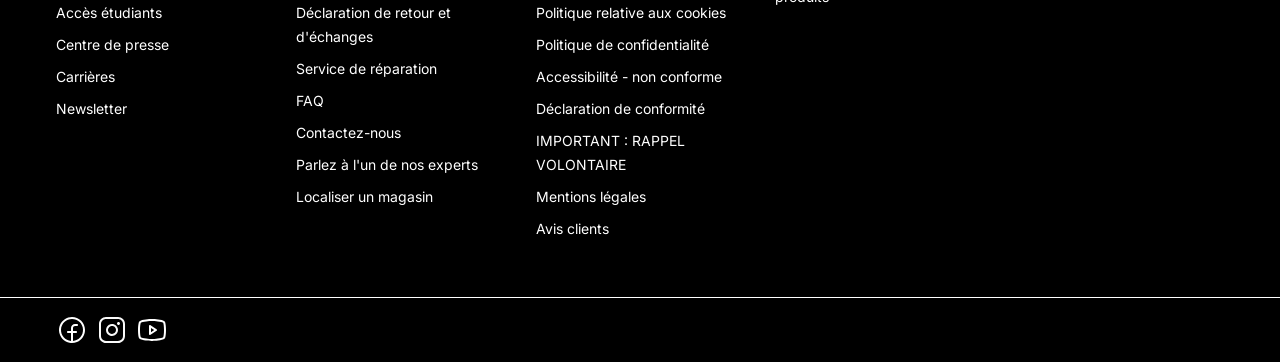
==== commit 619ed98a: "Ajout navigation fleches flat-lay, bouton Aleatoire, pre-selection et ameliorations configurateur Co" ====
--- a/configurator.html
+++ b/configurator.html
@@ -85,6 +85,7 @@
     <div class="config-center">
 
       <div class="flatlay-board">
+        <!-- Items flat-lay -->
         <div class="fl-item fl-casquette" id="flatlay-casquette">
           <img class="fl-img" src="" alt="" />
         </div>
@@ -100,12 +101,45 @@
         <div class="fl-item fl-chaussures" id="flatlay-chaussures">
           <img class="fl-img" src="" alt="" />
         </div>
-      </div>
-
-      <button class="config-reset" onclick="resetAll()">
-        <img src="assets/icon-rotate-ccw.svg" alt="" class="config-reset__icon" />
-        <span>Reset</span>
-      </button>
+
+        <!-- Flèches de navigation — positionnées hors des fl-items pour un axe commun -->
+        <!-- Casquette : centré à 69px (0 + 138/2) -->
+        <div class="fl-arrow-pair fl-arrow-pair--full" style="top: 69px;">
+          <button class="fl-arrow fl-arrow--prev" onclick="cycleProduct('CASQUETTES & BONNETS', -1)">‹</button>
+          <button class="fl-arrow fl-arrow--next" onclick="cycleProduct('CASQUETTES & BONNETS', 1)">›</button>
+        </div>
+        <!-- T-shirt : centré à 202px (55 + 295/2) -->
+        <div class="fl-arrow-pair fl-arrow-pair--full" style="top: 202px;">
+          <button class="fl-arrow fl-arrow--prev" onclick="cycleProduct('T-SHIRT', -1)">‹</button>
+          <button class="fl-arrow fl-arrow--next" onclick="cycleProduct('T-SHIRT', 1)">›</button>
+        </div>
+        <!-- Short : centré à 407px (268 + 278/2) -->
+        <div class="fl-arrow-pair fl-arrow-pair--full" style="top: 407px;">
+          <button class="fl-arrow fl-arrow--prev" onclick="cycleProduct('SHORT', -1)">‹</button>
+          <button class="fl-arrow fl-arrow--next" onclick="cycleProduct('SHORT', 1)">›</button>
+        </div>
+        <!-- Chaussettes : centré à 569px, flèches autour de l'item gauche -->
+        <div class="fl-arrow-pair fl-arrow-pair--chaussettes" style="top: 569px;">
+          <button class="fl-arrow fl-arrow--prev" onclick="cycleProduct('CHAUSSETTES', -1)">‹</button>
+          <button class="fl-arrow fl-arrow--next" onclick="cycleProduct('CHAUSSETTES', 1)">›</button>
+        </div>
+        <!-- Chaussures : centré à 569px, flèches autour de l'item droit -->
+        <div class="fl-arrow-pair fl-arrow-pair--chaussures" style="top: 569px;">
+          <button class="fl-arrow fl-arrow--prev" onclick="cycleProduct('CHAUSSURES', -1)">‹</button>
+          <button class="fl-arrow fl-arrow--next" onclick="cycleProduct('CHAUSSURES', 1)">›</button>
+        </div>
+      </div>
+
+      <div class="config-center-actions">
+        <button class="config-random" onclick="randomAll()">
+          <img src="assets/icon-shuffle.svg" alt="" class="config-reset__icon" />
+          <span>Aléatoire</span>
+        </button>
+        <button class="config-reset" onclick="resetAll()">
+          <img src="assets/icon-rotate-ccw.svg" alt="" class="config-reset__icon" />
+          <span>Reset</span>
+        </button>
+      </div>
     </div>
 
     <!-- ── PANNEAU DROIT ── -->
@@ -430,7 +464,13 @@
 
     // ── ÉTAT ──
     let activeCategory = 'CASQUETTES & BONNETS';
-    const selected = {}; // { catKey: productId | null }
+    const selected = {
+      'CASQUETTES & BONNETS': 'casquette-3',
+      'T-SHIRT':              'tshirt-1',
+      'SHORT':                'short-1',
+      'CHAUSSETTES':          'chaussettes-2',
+      'CHAUSSURES':           'chaussures-3',
+    };
 
     // ── RENDER : nav catégories ──
     function renderCatNav() {
@@ -577,6 +617,27 @@
       render();
     }
 
+    function cycleProduct(cat, dir) {
+      const prods = PRODUCTS[cat] || [];
+      if (!prods.length) return;
+      const currentId = selected[cat];
+      const idx = prods.findIndex(p => p.id === currentId);
+      const newIdx = (idx + dir + prods.length) % prods.length;
+      selected[cat] = prods[newIdx].id;
+      activeCategory = cat; // synchronise le panneau gauche sur la catégorie concernée
+      render();
+    }
+
+    function randomAll() {
+      CATEGORIES.forEach(cat => {
+        const prods = PRODUCTS[cat] || [];
+        if (prods.length) {
+          selected[cat] = prods[Math.floor(Math.random() * prods.length)].id;
+        }
+      });
+      render();
+    }
+
     // ── RENDER GLOBAL ──
     function render() {
       renderCatNav();
--- a/configurator.css
+++ b/configurator.css
@@ -183,7 +183,7 @@
   flex-direction: column;
   align-items: center;
   justify-content: center;
-  gap: 16px;
+  gap: 0;
   padding: 16px 8px;
 }
 
@@ -279,6 +279,91 @@
   transform: rotate(4deg) scale(1);
 }
 
+/* ── FLÈCHES FLAT-LAY ── */
+
+/* Conteneur des paires de flèches : positionné dans .flatlay-board */
+.fl-arrow-pair {
+  position: absolute;
+  transform: translateY(-50%);
+  display: flex;
+  align-items: center;
+  justify-content: space-between;
+  pointer-events: none; /* laisse passer les events vers le board */
+  z-index: 20;
+}
+
+/* Lignes casquette / t-shirt / short : même left et même right → alignement parfait */
+.fl-arrow-pair--full {
+  left: -48px;
+  right: -48px;
+}
+
+/* Chaussettes : container 0→215px, contenu visible ≈ 40→175px
+   ‹ à -25px (collé juste à gauche du contenu visible)
+   › à 420-260 = 160px (dans le gap, proche du bord droit du contenu visible) */
+.fl-arrow-pair--chaussettes {
+  left: 10px;
+  right: 260px;
+}
+
+/* Chaussures : container 130→460px, contenu visible ≈ 195→440px
+   ‹ à 200px (dans le gap, proche du bord gauche du contenu visible)
+   › à 420+25 = 445px (collé juste à droite du contenu visible) */
+.fl-arrow-pair--chaussures {
+  left: 200px;
+  right: 10px;
+}
+
+/* Bouton flèche */
+.fl-arrow {
+  pointer-events: auto;
+  background: none;
+  border: none;
+  cursor: pointer;
+  font-size: 30px;
+  font-weight: 300;
+  color: #000;
+  line-height: 1;
+  padding: 12px 10px;
+  opacity: 0.45;
+  transition: opacity 0.15s ease;
+  font-family: sans-serif;
+}
+
+.fl-arrow:hover {
+  opacity: 1;
+}
+
+.config-center-actions {
+  display: flex;
+  align-items: center;
+  gap: 6px;
+  flex-shrink: 0;
+  margin-top: -75px; /* remonte dans la zone transparente du board pour coller au dernier item */
+  position: relative;
+  z-index: 1; /* passe au-dessus du flatlay-board qui couvrait les boutons */
+}
+
+.config-random {
+  display: flex;
+  flex-direction: column;
+  align-items: center;
+  gap: 6px;
+  background: none;
+  border: none;
+  cursor: pointer;
+  padding: 0;
+  flex-shrink: 0;
+}
+
+.config-random span {
+  font-family: 'Inter', sans-serif;
+  font-size: 12px;
+  font-weight: 400;
+  color: #696969;
+  letter-spacing: 1px;
+}
+
 .config-reset {
   display: flex;
   flex-direction: column;
